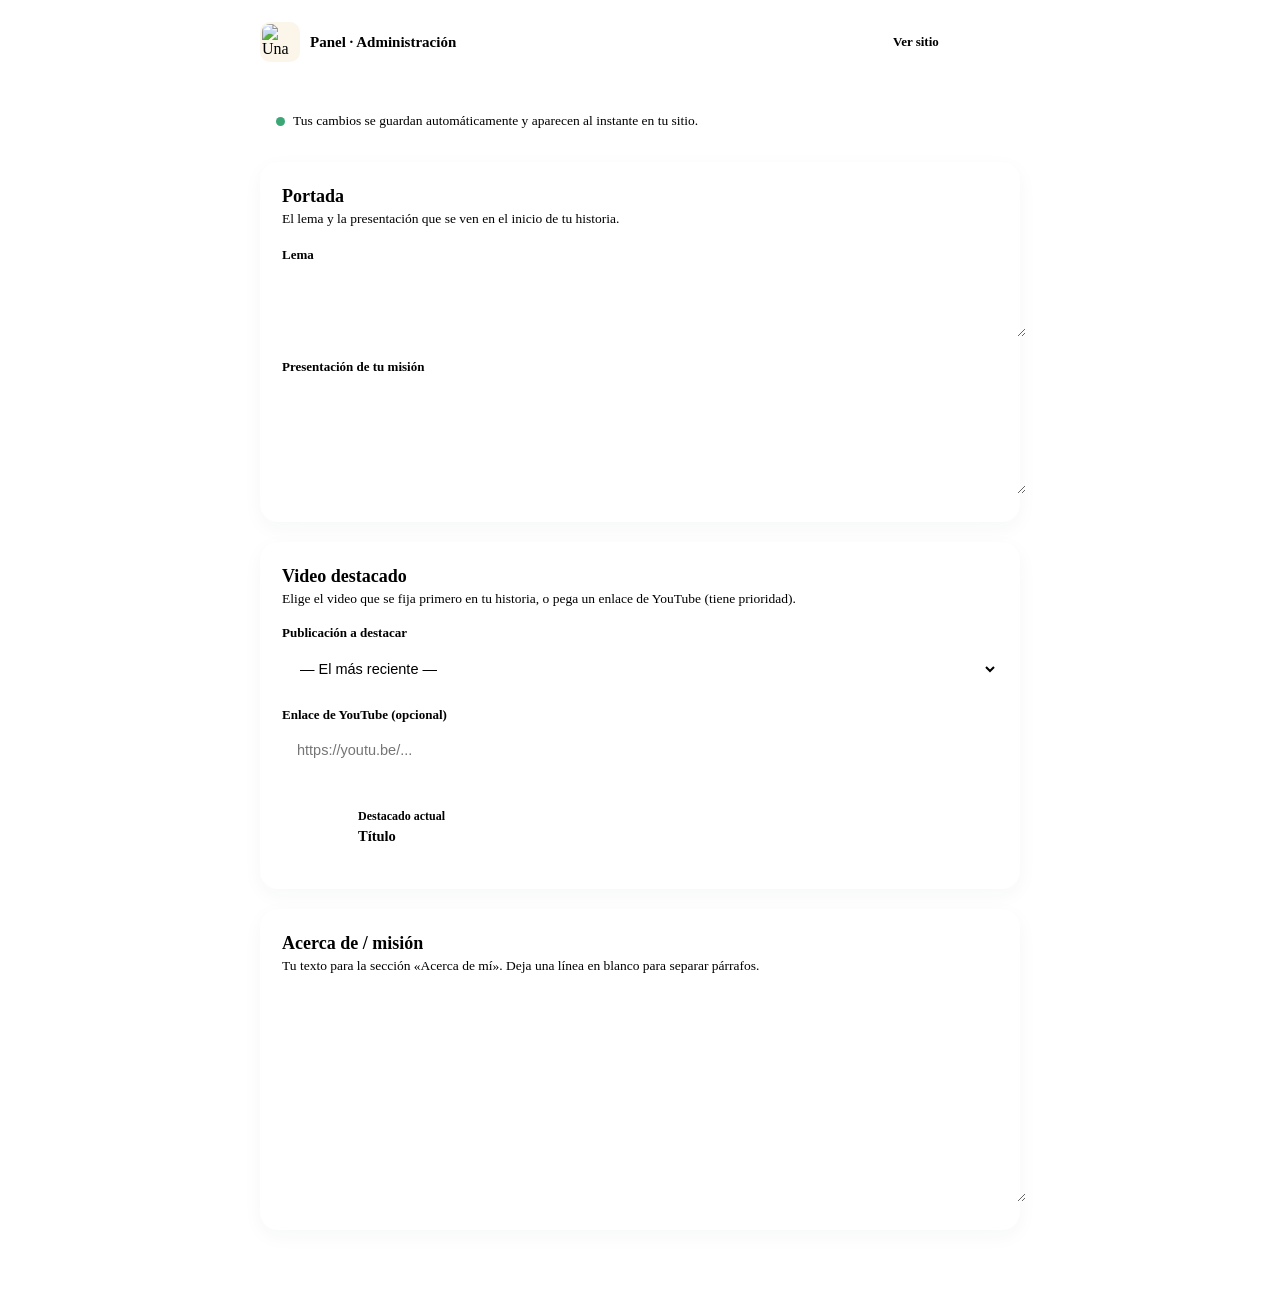
==== src/main/resources/templates/admin/dashboard.html @ aa672282 "T-17 + T-18: styled admin login and dashboard shell T-17: login page restyled to the design tokens (" ====
<!DOCTYPE html>
<html lang="es" xmlns:th="http://www.thymeleaf.org">
<head>
    <meta charset="UTF-8"/>
    <meta name="viewport" content="width=device-width, initial-scale=1"/>
    <title>Panel · Administración — Una Joven Evangelizando</title>
    <!-- Token CSRF para el autoguardado por fetch (T-19). -->
    <meta name="_csrf" th:content="${_csrf.token}"/>
    <meta name="_csrf_header" th:content="${_csrf.headerName}"/>
    <link rel="preconnect" href="https://fonts.googleapis.com"/>
    <link rel="preconnect" href="https://fonts.gstatic.com" crossorigin/>
    <link rel="stylesheet"
          href="https://fonts.googleapis.com/css2?family=Plus+Jakarta+Sans:wght@400;500;600;700;800&family=Newsreader:ital,opsz,wght@0,6..72,400;0,6..72,500;0,6..72,600;1,6..72,400;1,6..72,500&family=Dancing+Script:wght@600;700&display=swap"/>
    <link rel="stylesheet" th:href="@{/css/site.css}"/>
</head>
<body style="min-height:100vh;background:linear-gradient(180deg,var(--c-cielo-claro),var(--c-crema));">

<header style="background:#fff;border-bottom:1px solid var(--c-borde);">
    <div style="max-width:760px;margin:0 auto;padding:14px 20px;display:flex;align-items:center;justify-content:space-between;gap:12px;">
        <div style="display:flex;align-items:center;gap:10px;">
            <img th:src="@{/assets/logo-t.png}" alt="Una Joven Evangelizando" style="width:36px;height:36px;border-radius:10px;object-fit:contain;padding:2px;background:#FBF6E9;"/>
            <span style="font-weight:800;font-size:15px;">Panel · <span style="color:var(--c-cielo-fuerte);">Administración</span></span>
        </div>
        <div style="display:flex;gap:8px;align-items:center;">
            <a th:href="@{/}" style="background:#fff;border:1px solid var(--c-borde);color:var(--c-cielo-fuerte);font-weight:700;font-size:13px;padding:9px 15px;border-radius:999px;">Ver sitio</a>
            <form th:action="@{/admin/logout}" method="post" style="margin:0;">
                <button type="submit" style="background:var(--c-tinta);border:none;color:#fff;font-weight:700;font-size:13px;padding:9px 15px;border-radius:999px;cursor:pointer;">Salir</button>
            </form>
        </div>
    </div>
</header>

<div style="max-width:760px;margin:0 auto;padding:26px 20px 60px;">
    <!-- Banner de autoguardado + indicador de estado (lo actualiza admin.js en T-19). -->
    <div style="background:#fff;border:1px solid var(--c-borde);border-radius:12px;padding:11px 16px;color:var(--c-tinta-suave);font-size:13.5px;display:flex;align-items:center;gap:8px;margin-bottom:22px;">
        <span style="width:9px;height:9px;border-radius:50%;background:#3BA776;display:inline-block;"></span>
        <span>Tus cambios se guardan automáticamente y aparecen al instante en tu sitio.</span>
        <span data-save-status style="margin-left:auto;font-weight:700;color:#3BA776;"></span>
    </div>

    <!-- Portada -->
    <section style="background:#fff;border:1px solid var(--c-borde);border-radius:18px;padding:24px 22px;margin-bottom:20px;box-shadow:0 6px 20px rgba(38,51,63,0.04);">
        <h2 style="font-size:18px;font-weight:800;margin:0 0 4px;">Portada</h2>
        <p style="color:var(--c-tinta-suave);font-size:13.5px;margin:0 0 20px;">El lema y la presentación que se ven en el inicio de tu historia.</p>
        <label for="heroLema" style="display:block;font-weight:700;font-size:13px;margin:0 0 6px;">Lema</label>
        <textarea id="heroLema" data-field="heroLema" rows="2" th:text="${content.heroLema}"
                  style="width:100%;padding:12px 14px;border:1px solid var(--c-borde);border-radius:12px;font-size:14.5px;line-height:1.5;resize:vertical;background:var(--c-crema);color:var(--c-tinta);margin-bottom:18px;"></textarea>
        <label for="heroPresentacion" style="display:block;font-weight:700;font-size:13px;margin:0 0 6px;">Presentación de tu misión</label>
        <textarea id="heroPresentacion" data-field="heroPresentacion" rows="4" th:text="${content.heroPresentacion}"
                  style="width:100%;padding:12px 14px;border:1px solid var(--c-borde);border-radius:12px;font-size:14.5px;line-height:1.55;resize:vertical;background:var(--c-crema);color:var(--c-tinta);"></textarea>
    </section>

    <!-- Video destacado -->
    <section style="background:#fff;border:1px solid var(--c-borde);border-radius:18px;padding:24px 22px;margin-bottom:20px;box-shadow:0 6px 20px rgba(38,51,63,0.04);">
        <h2 style="font-size:18px;font-weight:800;margin:0 0 4px;">Video destacado</h2>
        <p style="color:var(--c-tinta-suave);font-size:13.5px;margin:0 0 18px;">Elige el video que se fija primero en tu historia, o pega un enlace de YouTube (tiene prioridad).</p>
        <label for="featuredId" style="display:block;font-weight:700;font-size:13px;margin:0 0 6px;">Publicación a destacar</label>
        <select id="featuredId" data-field="featuredId"
                style="width:100%;padding:13px 14px;border:1px solid var(--c-borde);border-radius:12px;font-size:14.5px;background:var(--c-crema);color:var(--c-tinta);margin-bottom:16px;">
            <option value="">— El más reciente —</option>
            <option th:each="post : ${posts}" th:value="${post.videoId}"
                    th:selected="${post.videoId == content.featuredId}"
                    th:text="${post.platform} + ' — ' + ${post.title}">Plataforma — Título</option>
        </select>
        <label for="featuredUrl" style="display:block;font-weight:700;font-size:13px;margin:0 0 6px;">Enlace de YouTube (opcional)</label>
        <input id="featuredUrl" data-field="featuredUrl" type="text" placeholder="https://youtu.be/..." th:value="${content.featuredUrl}"
               style="width:100%;padding:13px 15px;border:1px solid var(--c-borde);border-radius:12px;font-size:14.5px;background:var(--c-crema);color:var(--c-tinta);"/>
        <div style="margin-top:18px;background:var(--c-cielo-claro);border-radius:14px;padding:16px 18px;display:flex;align-items:center;gap:14px;">
            <div style="width:44px;height:44px;border-radius:50%;background:rgba(255,255,255,0.92);display:flex;align-items:center;justify-content:center;flex-shrink:0;">
                <div style="width:0;height:0;border-top:8px solid transparent;border-bottom:8px solid transparent;border-left:13px solid var(--c-cielo-fuerte);margin-left:3px;"></div>
            </div>
            <div>
                <div style="font-weight:700;font-size:12px;color:var(--c-cielo-fuerte);">
                    Destacado actual<span th:if="${featured}" th:text="' · ' + ${featured.platform}"></span>
                </div>
                <div style="font-weight:700;font-size:14.5px;line-height:1.3;margin-top:3px;"
                     th:text="${featured != null ? featured.title : 'Se usará el video más reciente'}">Título</div>
            </div>
        </div>
    </section>

    <!-- Acerca de / misión -->
    <section style="background:#fff;border:1px solid var(--c-borde);border-radius:18px;padding:24px 22px;box-shadow:0 6px 20px rgba(38,51,63,0.04);">
        <h2 style="font-size:18px;font-weight:800;margin:0 0 4px;">Acerca de / misión</h2>
        <p style="color:var(--c-tinta-suave);font-size:13.5px;margin:0 0 18px;">Tu texto para la sección «Acerca de mí». Deja una línea en blanco para separar párrafos.</p>
        <textarea id="aboutText" data-field="aboutText" rows="8" th:text="${content.aboutText}"
                  style="width:100%;padding:12px 14px;border:1px solid var(--c-borde);border-radius:12px;font-size:14.5px;line-height:1.6;resize:vertical;background:var(--c-crema);color:var(--c-tinta);"></textarea>
    </section>
</div>

<script th:src="@{/js/admin.js}"></script>
</body>
</html>
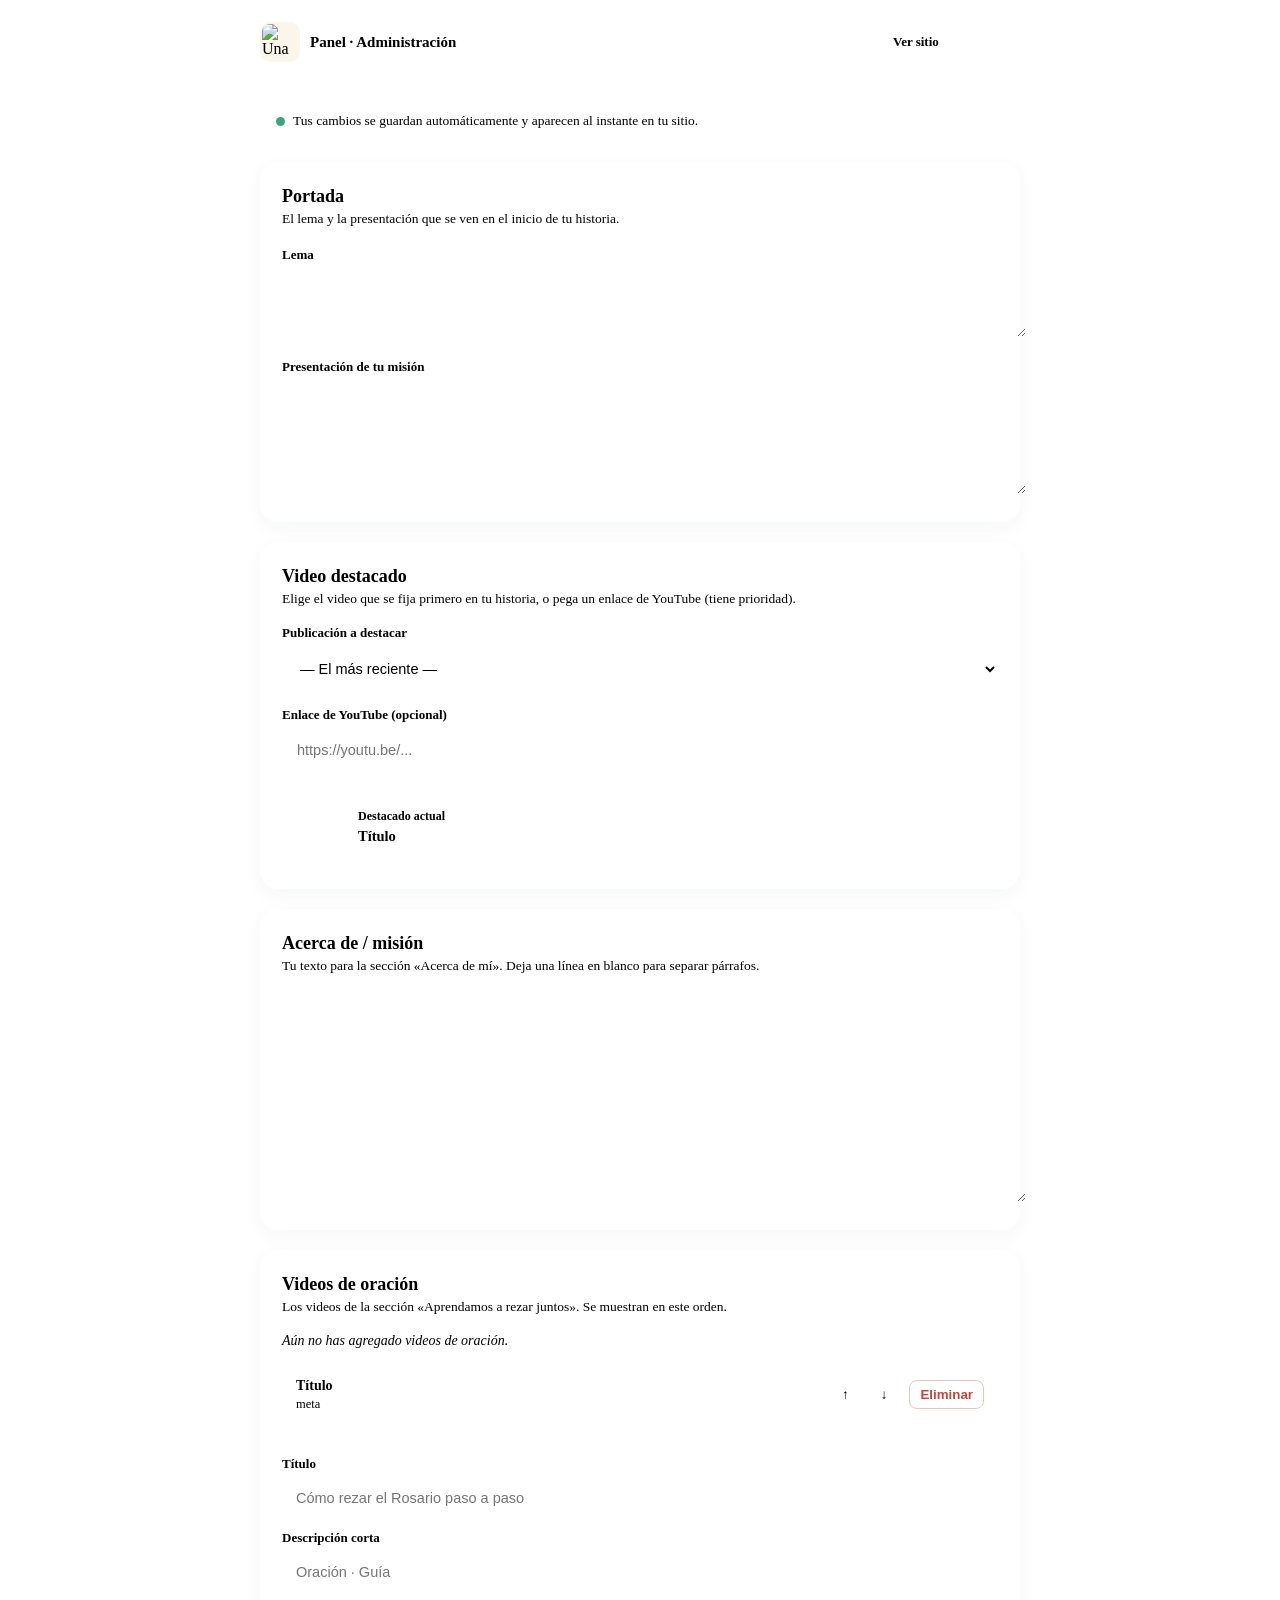
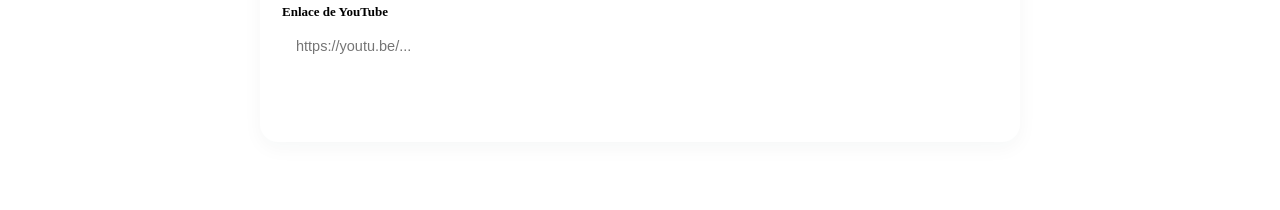
==== commit a1192dcf: "T-20: prayer-videos admin CRUD PrayerVideoService manages PRAYER posts (add from a YouTube URL with " ====
--- a/src/main/resources/templates/admin/dashboard.html
+++ b/src/main/resources/templates/admin/dashboard.html
@@ -86,6 +86,52 @@
         <textarea id="aboutText" data-field="aboutText" rows="8" th:text="${content.aboutText}"
                   style="width:100%;padding:12px 14px;border:1px solid var(--c-borde);border-radius:12px;font-size:14.5px;line-height:1.6;resize:vertical;background:var(--c-crema);color:var(--c-tinta);"></textarea>
     </section>
+
+    <!-- Videos de oración (escena 4) — CRUD curado por la admin (decisión G). -->
+    <section style="background:#fff;border:1px solid var(--c-borde);border-radius:18px;padding:24px 22px;margin-top:20px;box-shadow:0 6px 20px rgba(38,51,63,0.04);">
+        <h2 style="font-size:18px;font-weight:800;margin:0 0 4px;">Videos de oración</h2>
+        <p style="color:var(--c-tinta-suave);font-size:13.5px;margin:0 0 18px;">Los videos de la sección «Aprendamos a rezar juntos». Se muestran en este orden.</p>
+
+        <!-- Lista actual con reordenar / eliminar. -->
+        <div th:if="${#lists.isEmpty(prayerVideos)}" style="color:var(--c-tinta-suave);font-size:14px;font-style:italic;margin-bottom:16px;">
+            Aún no has agregado videos de oración.
+        </div>
+        <div th:each="video : ${prayerVideos}"
+             style="display:flex;align-items:center;gap:12px;padding:12px 14px;border:1px solid var(--c-borde);border-radius:12px;margin-bottom:10px;background:var(--c-crema);">
+            <div style="flex:1;min-width:0;">
+                <div style="font-weight:700;font-size:14px;line-height:1.3;" th:text="${video.title}">Título</div>
+                <div style="color:var(--c-tinta-suave);font-size:12.5px;margin-top:2px;" th:text="${video.meta}">meta</div>
+            </div>
+            <form th:action="@{/admin/prayer/move}" method="post" style="margin:0;">
+                <input type="hidden" name="id" th:value="${video.id}"/>
+                <input type="hidden" name="direction" value="up"/>
+                <button type="submit" title="Subir" style="border:1px solid var(--c-borde);background:#fff;border-radius:8px;padding:6px 10px;cursor:pointer;">↑</button>
+            </form>
+            <form th:action="@{/admin/prayer/move}" method="post" style="margin:0;">
+                <input type="hidden" name="id" th:value="${video.id}"/>
+                <input type="hidden" name="direction" value="down"/>
+                <button type="submit" title="Bajar" style="border:1px solid var(--c-borde);background:#fff;border-radius:8px;padding:6px 10px;cursor:pointer;">↓</button>
+            </form>
+            <form th:action="@{/admin/prayer/delete}" method="post" style="margin:0;">
+                <input type="hidden" name="id" th:value="${video.id}"/>
+                <button type="submit" title="Eliminar" style="border:1px solid #E7C4C0;background:#fff;color:#C0453B;border-radius:8px;padding:6px 10px;cursor:pointer;font-weight:700;">Eliminar</button>
+            </form>
+        </div>
+
+        <!-- Alta de un nuevo video de oración. -->
+        <form th:action="@{/admin/prayer/add}" method="post" style="margin-top:16px;border-top:1px solid var(--c-borde);padding-top:16px;">
+            <label for="prayerTitle" style="display:block;font-weight:700;font-size:13px;margin:0 0 6px;">Título</label>
+            <input id="prayerTitle" name="title" type="text" required placeholder="Cómo rezar el Rosario paso a paso"
+                   style="width:100%;padding:12px 14px;border:1px solid var(--c-borde);border-radius:12px;font-size:14.5px;background:var(--c-crema);color:var(--c-tinta);margin-bottom:12px;"/>
+            <label for="prayerMeta" style="display:block;font-weight:700;font-size:13px;margin:0 0 6px;">Descripción corta</label>
+            <input id="prayerMeta" name="meta" type="text" placeholder="Oración · Guía"
+                   style="width:100%;padding:12px 14px;border:1px solid var(--c-borde);border-radius:12px;font-size:14.5px;background:var(--c-crema);color:var(--c-tinta);margin-bottom:12px;"/>
+            <label for="prayerUrl" style="display:block;font-weight:700;font-size:13px;margin:0 0 6px;">Enlace de YouTube</label>
+            <input id="prayerUrl" name="url" type="text" required placeholder="https://youtu.be/..."
+                   style="width:100%;padding:12px 14px;border:1px solid var(--c-borde);border-radius:12px;font-size:14.5px;background:var(--c-crema);color:var(--c-tinta);margin-bottom:14px;"/>
+            <button type="submit" style="background:var(--c-cielo-fuerte);color:#fff;font-weight:700;font-size:14px;padding:11px 18px;border:none;border-radius:10px;cursor:pointer;">Agregar video</button>
+        </form>
+    </section>
 </div>
 
 <script th:src="@{/js/admin.js}"></script>
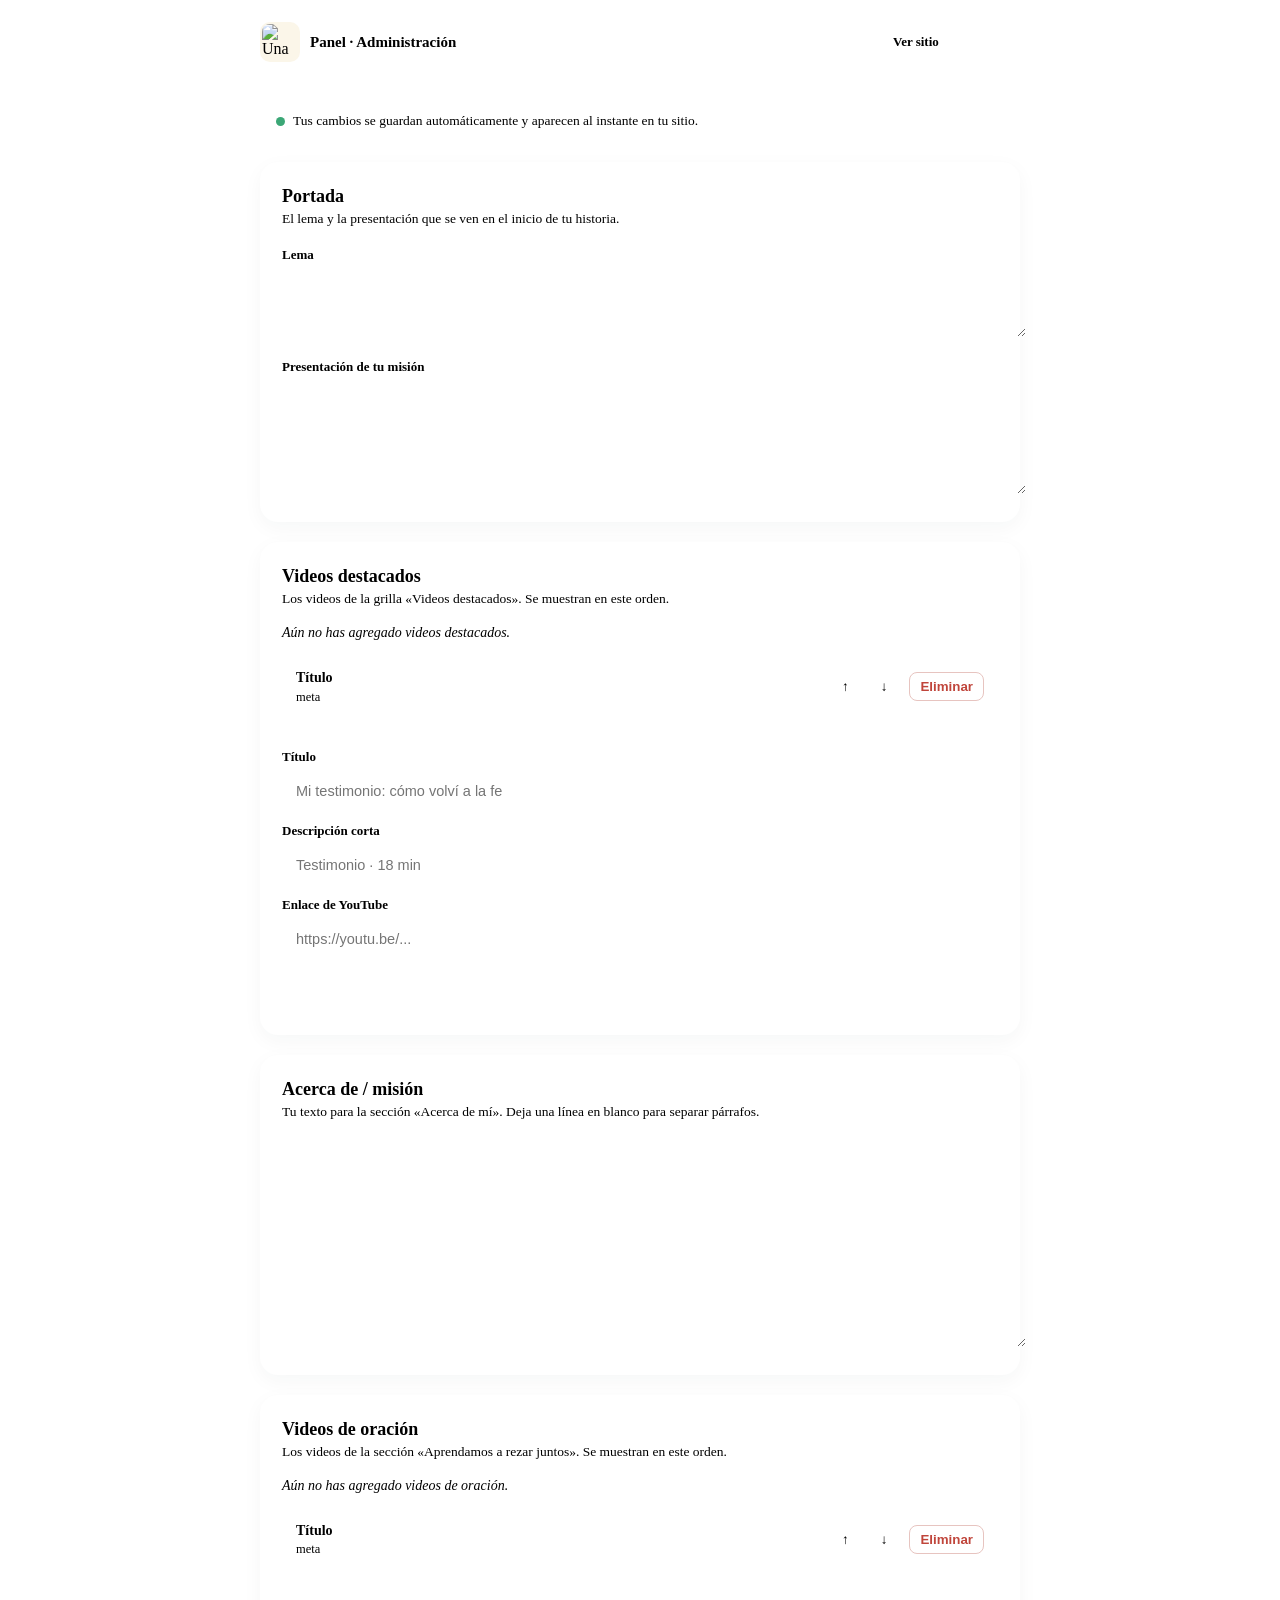
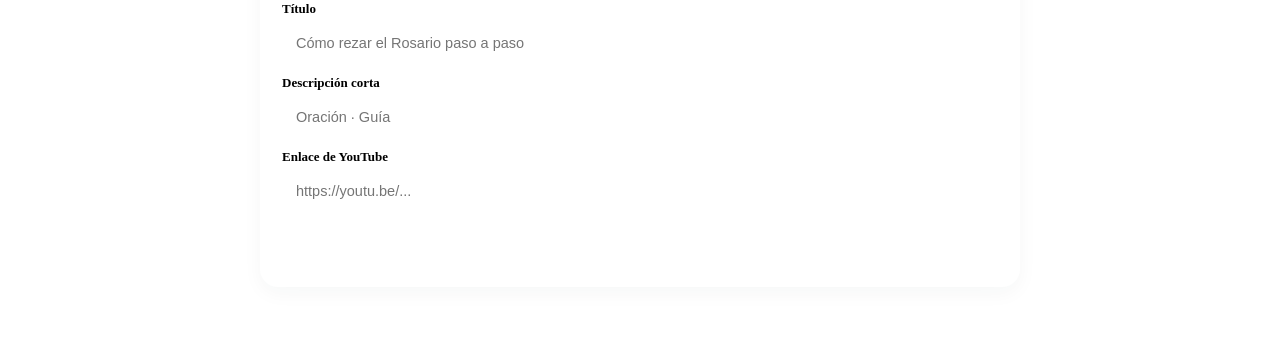
==== commit 004bd483: "feat: curated multi-video for Destacados and Oración Videos destacados (scene 1) is now an admin-cur" ====
--- a/src/main/resources/templates/admin/dashboard.html
+++ b/src/main/resources/templates/admin/dashboard.html
@@ -50,33 +50,48 @@
                   style="width:100%;padding:12px 14px;border:1px solid var(--c-borde);border-radius:12px;font-size:14.5px;line-height:1.55;resize:vertical;background:var(--c-crema);color:var(--c-tinta);"></textarea>
     </section>
 
-    <!-- Video destacado -->
+    <!-- Videos destacados (escena 1) — CRUD curado por la admin. -->
     <section style="background:#fff;border:1px solid var(--c-borde);border-radius:18px;padding:24px 22px;margin-bottom:20px;box-shadow:0 6px 20px rgba(38,51,63,0.04);">
-        <h2 style="font-size:18px;font-weight:800;margin:0 0 4px;">Video destacado</h2>
-        <p style="color:var(--c-tinta-suave);font-size:13.5px;margin:0 0 18px;">Elige el video que se fija primero en tu historia, o pega un enlace de YouTube (tiene prioridad).</p>
-        <label for="featuredId" style="display:block;font-weight:700;font-size:13px;margin:0 0 6px;">Publicación a destacar</label>
-        <select id="featuredId" data-field="featuredId"
-                style="width:100%;padding:13px 14px;border:1px solid var(--c-borde);border-radius:12px;font-size:14.5px;background:var(--c-crema);color:var(--c-tinta);margin-bottom:16px;">
-            <option value="">— El más reciente —</option>
-            <option th:each="post : ${posts}" th:value="${post.videoId}"
-                    th:selected="${post.videoId == content.featuredId}"
-                    th:text="${post.platform} + ' — ' + ${post.title}">Plataforma — Título</option>
-        </select>
-        <label for="featuredUrl" style="display:block;font-weight:700;font-size:13px;margin:0 0 6px;">Enlace de YouTube (opcional)</label>
-        <input id="featuredUrl" data-field="featuredUrl" type="text" placeholder="https://youtu.be/..." th:value="${content.featuredUrl}"
-               style="width:100%;padding:13px 15px;border:1px solid var(--c-borde);border-radius:12px;font-size:14.5px;background:var(--c-crema);color:var(--c-tinta);"/>
-        <div style="margin-top:18px;background:var(--c-cielo-claro);border-radius:14px;padding:16px 18px;display:flex;align-items:center;gap:14px;">
-            <div style="width:44px;height:44px;border-radius:50%;background:rgba(255,255,255,0.92);display:flex;align-items:center;justify-content:center;flex-shrink:0;">
-                <div style="width:0;height:0;border-top:8px solid transparent;border-bottom:8px solid transparent;border-left:13px solid var(--c-cielo-fuerte);margin-left:3px;"></div>
+        <h2 style="font-size:18px;font-weight:800;margin:0 0 4px;">Videos destacados</h2>
+        <p style="color:var(--c-tinta-suave);font-size:13.5px;margin:0 0 18px;">Los videos de la grilla «Videos destacados». Se muestran en este orden.</p>
+
+        <div th:if="${#lists.isEmpty(featuredVideos)}" style="color:var(--c-tinta-suave);font-size:14px;font-style:italic;margin-bottom:16px;">
+            Aún no has agregado videos destacados.
+        </div>
+        <div th:each="video : ${featuredVideos}"
+             style="display:flex;align-items:center;gap:12px;padding:12px 14px;border:1px solid var(--c-borde);border-radius:12px;margin-bottom:10px;background:var(--c-crema);">
+            <div style="flex:1;min-width:0;">
+                <div style="font-weight:700;font-size:14px;line-height:1.3;" th:text="${video.title}">Título</div>
+                <div style="color:var(--c-tinta-suave);font-size:12.5px;margin-top:2px;" th:text="${video.meta}">meta</div>
             </div>
-            <div>
-                <div style="font-weight:700;font-size:12px;color:var(--c-cielo-fuerte);">
-                    Destacado actual<span th:if="${featured}" th:text="' · ' + ${featured.platform}"></span>
-                </div>
-                <div style="font-weight:700;font-size:14.5px;line-height:1.3;margin-top:3px;"
-                     th:text="${featured != null ? featured.title : 'Se usará el video más reciente'}">Título</div>
-            </div>
+            <form th:action="@{/admin/featured/move}" method="post" style="margin:0;">
+                <input type="hidden" name="id" th:value="${video.id}"/>
+                <input type="hidden" name="direction" value="up"/>
+                <button type="submit" title="Subir" style="border:1px solid var(--c-borde);background:#fff;border-radius:8px;padding:6px 10px;cursor:pointer;">↑</button>
+            </form>
+            <form th:action="@{/admin/featured/move}" method="post" style="margin:0;">
+                <input type="hidden" name="id" th:value="${video.id}"/>
+                <input type="hidden" name="direction" value="down"/>
+                <button type="submit" title="Bajar" style="border:1px solid var(--c-borde);background:#fff;border-radius:8px;padding:6px 10px;cursor:pointer;">↓</button>
+            </form>
+            <form th:action="@{/admin/featured/delete}" method="post" style="margin:0;">
+                <input type="hidden" name="id" th:value="${video.id}"/>
+                <button type="submit" title="Eliminar" style="border:1px solid #E7C4C0;background:#fff;color:#C0453B;border-radius:8px;padding:6px 10px;cursor:pointer;font-weight:700;">Eliminar</button>
+            </form>
         </div>
+
+        <form th:action="@{/admin/featured/add}" method="post" style="margin-top:16px;border-top:1px solid var(--c-borde);padding-top:16px;">
+            <label for="featuredTitle" style="display:block;font-weight:700;font-size:13px;margin:0 0 6px;">Título</label>
+            <input id="featuredTitle" name="title" type="text" required placeholder="Mi testimonio: cómo volví a la fe"
+                   style="width:100%;padding:12px 14px;border:1px solid var(--c-borde);border-radius:12px;font-size:14.5px;background:var(--c-crema);color:var(--c-tinta);margin-bottom:12px;"/>
+            <label for="featuredMeta" style="display:block;font-weight:700;font-size:13px;margin:0 0 6px;">Descripción corta</label>
+            <input id="featuredMeta" name="meta" type="text" placeholder="Testimonio · 18 min"
+                   style="width:100%;padding:12px 14px;border:1px solid var(--c-borde);border-radius:12px;font-size:14.5px;background:var(--c-crema);color:var(--c-tinta);margin-bottom:12px;"/>
+            <label for="featuredUrl" style="display:block;font-weight:700;font-size:13px;margin:0 0 6px;">Enlace de YouTube</label>
+            <input id="featuredUrl" name="url" type="text" required placeholder="https://youtu.be/..."
+                   style="width:100%;padding:12px 14px;border:1px solid var(--c-borde);border-radius:12px;font-size:14.5px;background:var(--c-crema);color:var(--c-tinta);margin-bottom:14px;"/>
+            <button type="submit" style="background:var(--c-cielo-fuerte);color:#fff;font-weight:700;font-size:14px;padding:11px 18px;border:none;border-radius:10px;cursor:pointer;">Agregar video</button>
+        </form>
     </section>
 
     <!-- Acerca de / misión -->
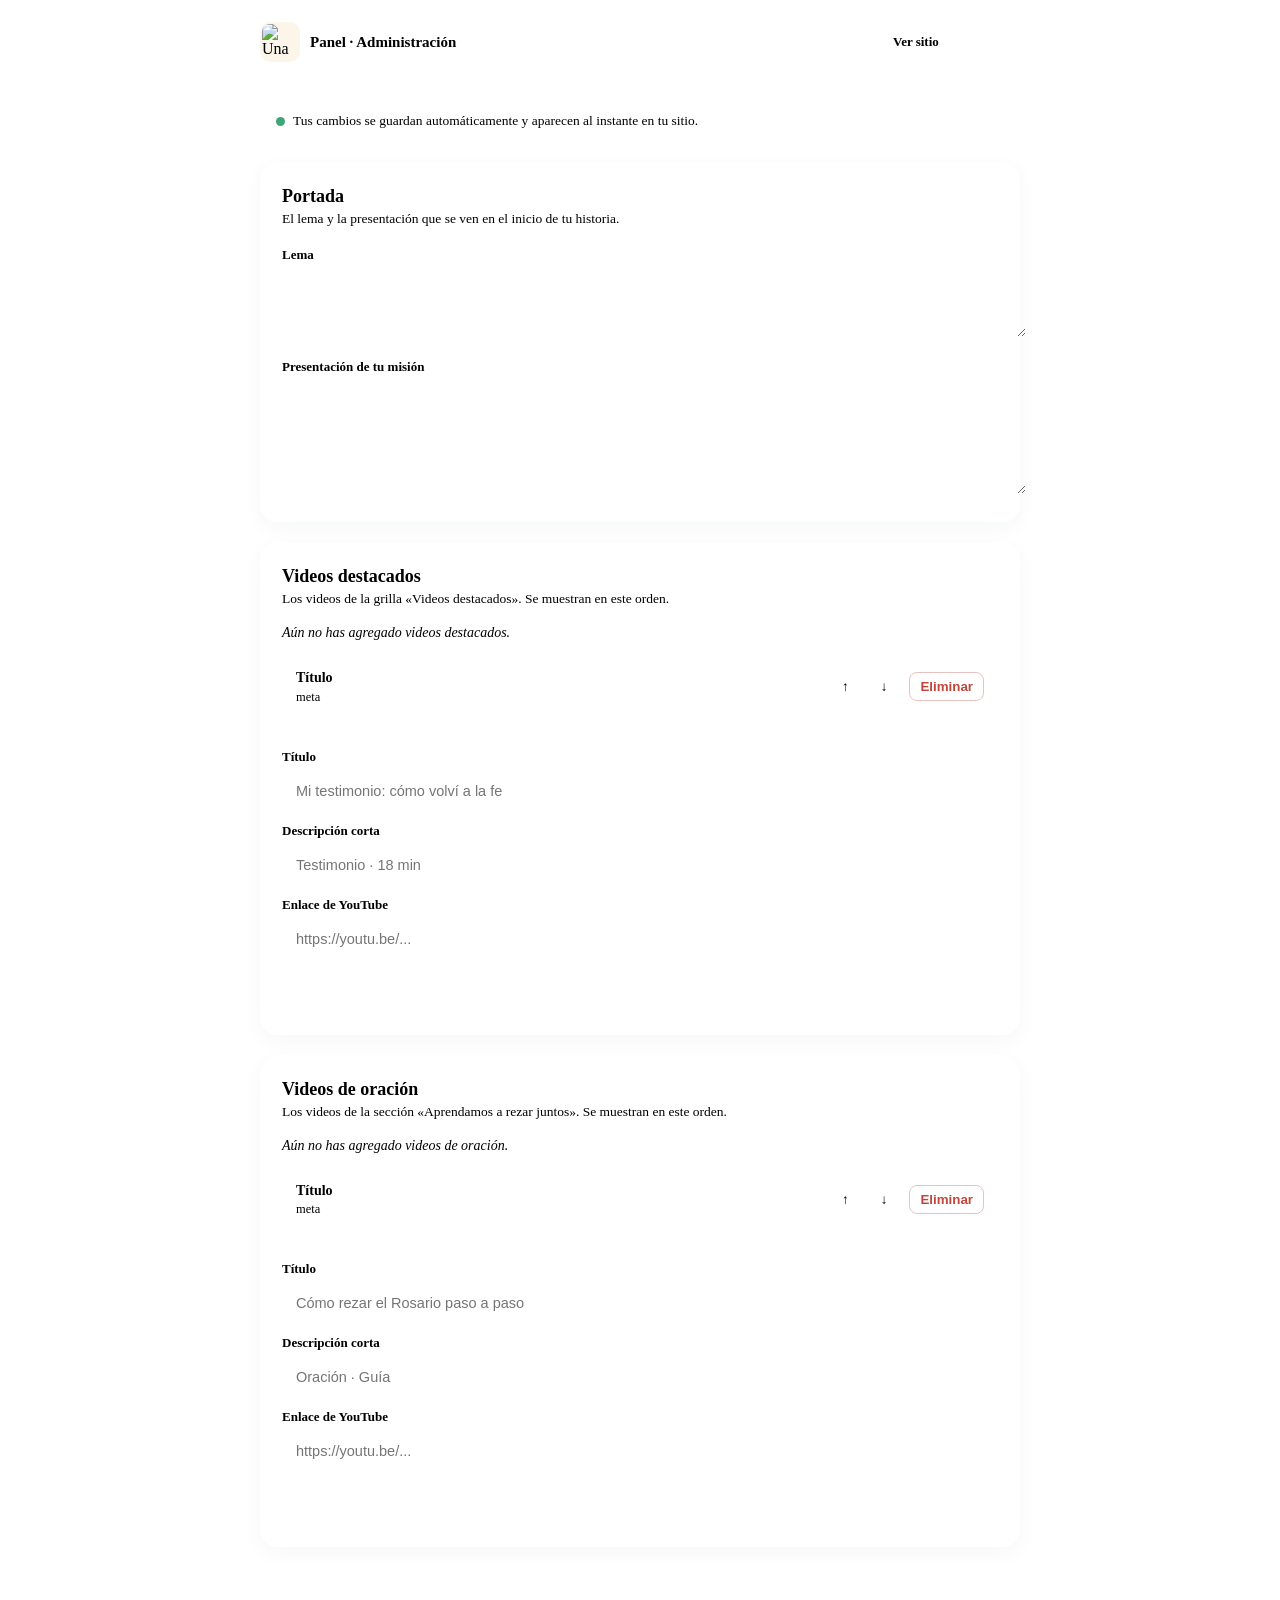
==== commit e755c6ec: "fix: recortar títulos de video y retirar la sección "Acerca de mí" Títulos largos: los títulos reale" ====
--- a/src/main/resources/templates/admin/dashboard.html
+++ b/src/main/resources/templates/admin/dashboard.html
@@ -94,14 +94,6 @@
         </form>
     </section>
 
-    <!-- Acerca de / misión -->
-    <section style="background:#fff;border:1px solid var(--c-borde);border-radius:18px;padding:24px 22px;box-shadow:0 6px 20px rgba(38,51,63,0.04);">
-        <h2 style="font-size:18px;font-weight:800;margin:0 0 4px;">Acerca de / misión</h2>
-        <p style="color:var(--c-tinta-suave);font-size:13.5px;margin:0 0 18px;">Tu texto para la sección «Acerca de mí». Deja una línea en blanco para separar párrafos.</p>
-        <textarea id="aboutText" data-field="aboutText" rows="8" th:text="${content.aboutText}"
-                  style="width:100%;padding:12px 14px;border:1px solid var(--c-borde);border-radius:12px;font-size:14.5px;line-height:1.6;resize:vertical;background:var(--c-crema);color:var(--c-tinta);"></textarea>
-    </section>
-
     <!-- Videos de oración (escena 4) — CRUD curado por la admin (decisión G). -->
     <section style="background:#fff;border:1px solid var(--c-borde);border-radius:18px;padding:24px 22px;margin-top:20px;box-shadow:0 6px 20px rgba(38,51,63,0.04);">
         <h2 style="font-size:18px;font-weight:800;margin:0 0 4px;">Videos de oración</h2>
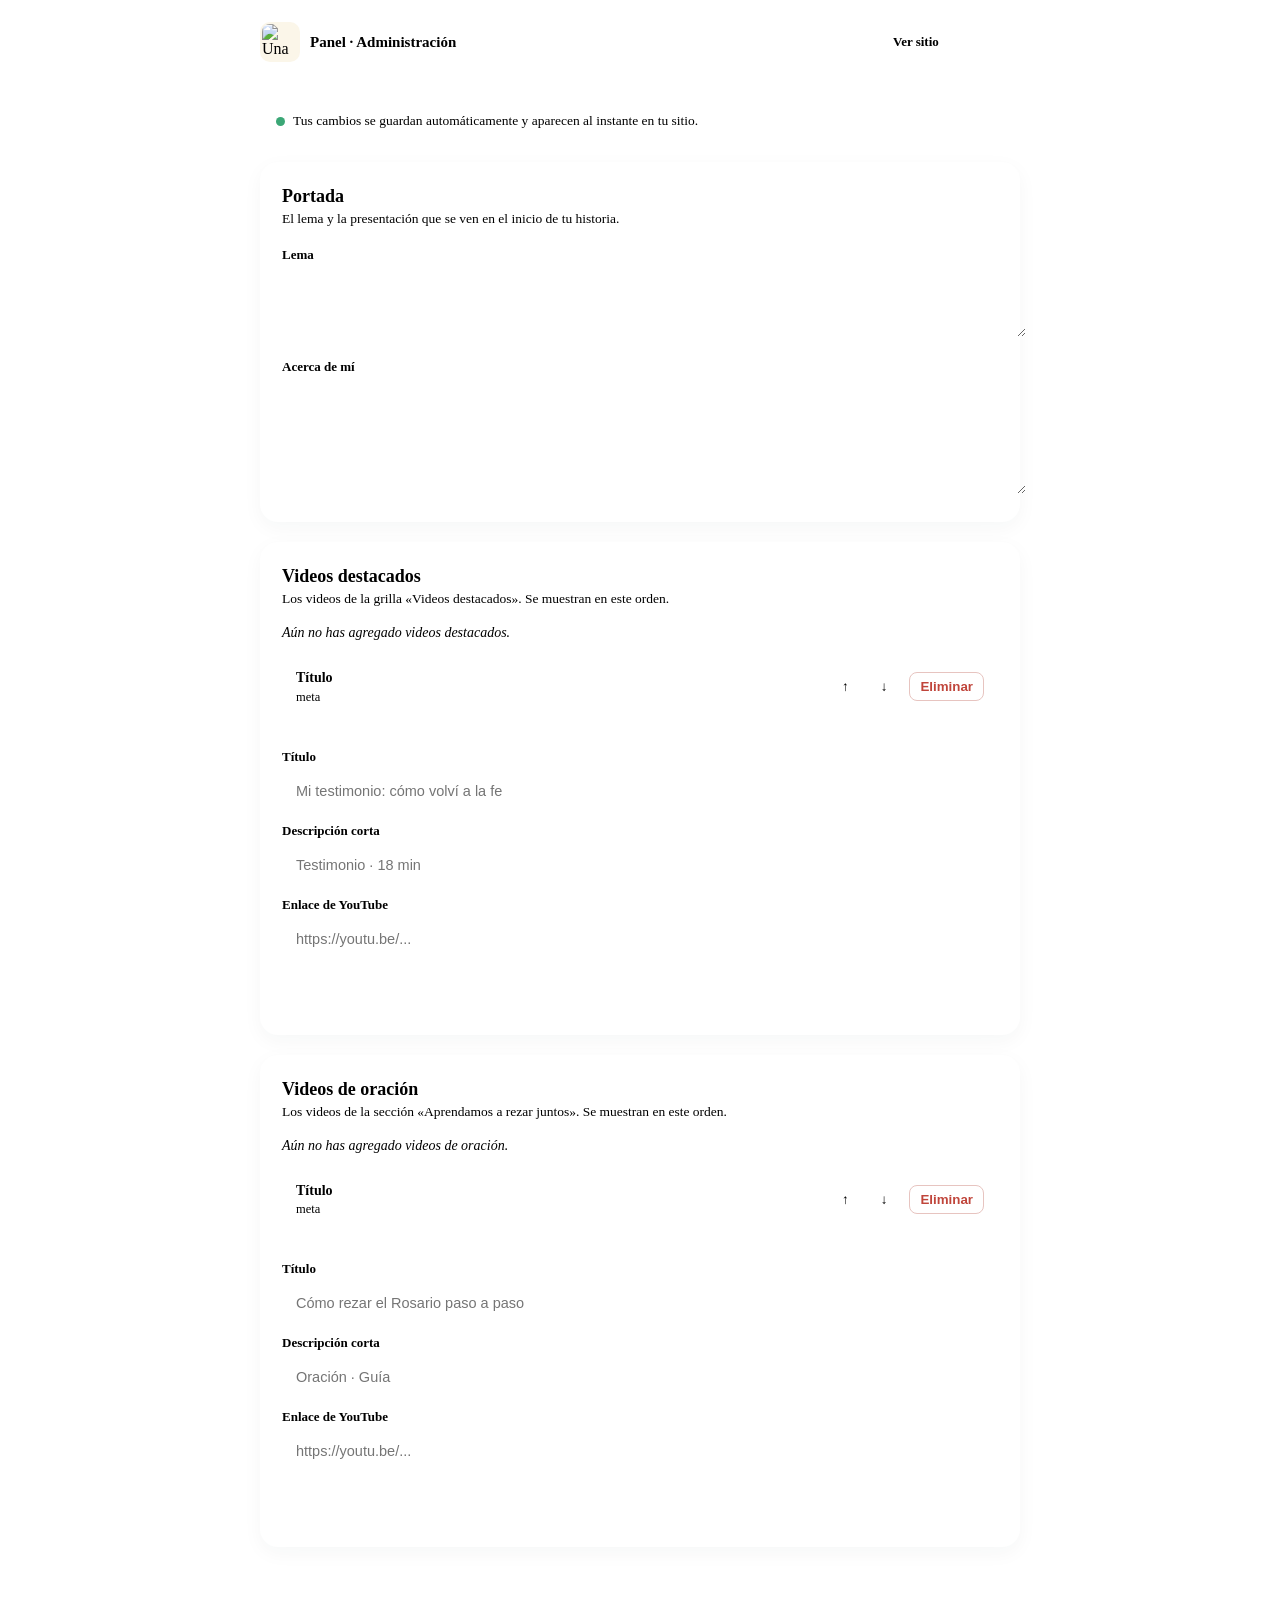
==== commit a9d2f1d7: "feat: abrir YouTube al tocar un video en celular y renombrar la escena 2 En pantallas chicas el repr" ====
--- a/src/main/resources/templates/admin/dashboard.html
+++ b/src/main/resources/templates/admin/dashboard.html
@@ -45,7 +45,7 @@
         <label for="heroLema" style="display:block;font-weight:700;font-size:13px;margin:0 0 6px;">Lema</label>
         <textarea id="heroLema" data-field="heroLema" rows="2" th:text="${content.heroLema}"
                   style="width:100%;padding:12px 14px;border:1px solid var(--c-borde);border-radius:12px;font-size:14.5px;line-height:1.5;resize:vertical;background:var(--c-crema);color:var(--c-tinta);margin-bottom:18px;"></textarea>
-        <label for="heroPresentacion" style="display:block;font-weight:700;font-size:13px;margin:0 0 6px;">Presentación de tu misión</label>
+        <label for="heroPresentacion" style="display:block;font-weight:700;font-size:13px;margin:0 0 6px;">Acerca de mí</label>
         <textarea id="heroPresentacion" data-field="heroPresentacion" rows="4" th:text="${content.heroPresentacion}"
                   style="width:100%;padding:12px 14px;border:1px solid var(--c-borde);border-radius:12px;font-size:14.5px;line-height:1.55;resize:vertical;background:var(--c-crema);color:var(--c-tinta);"></textarea>
     </section>
